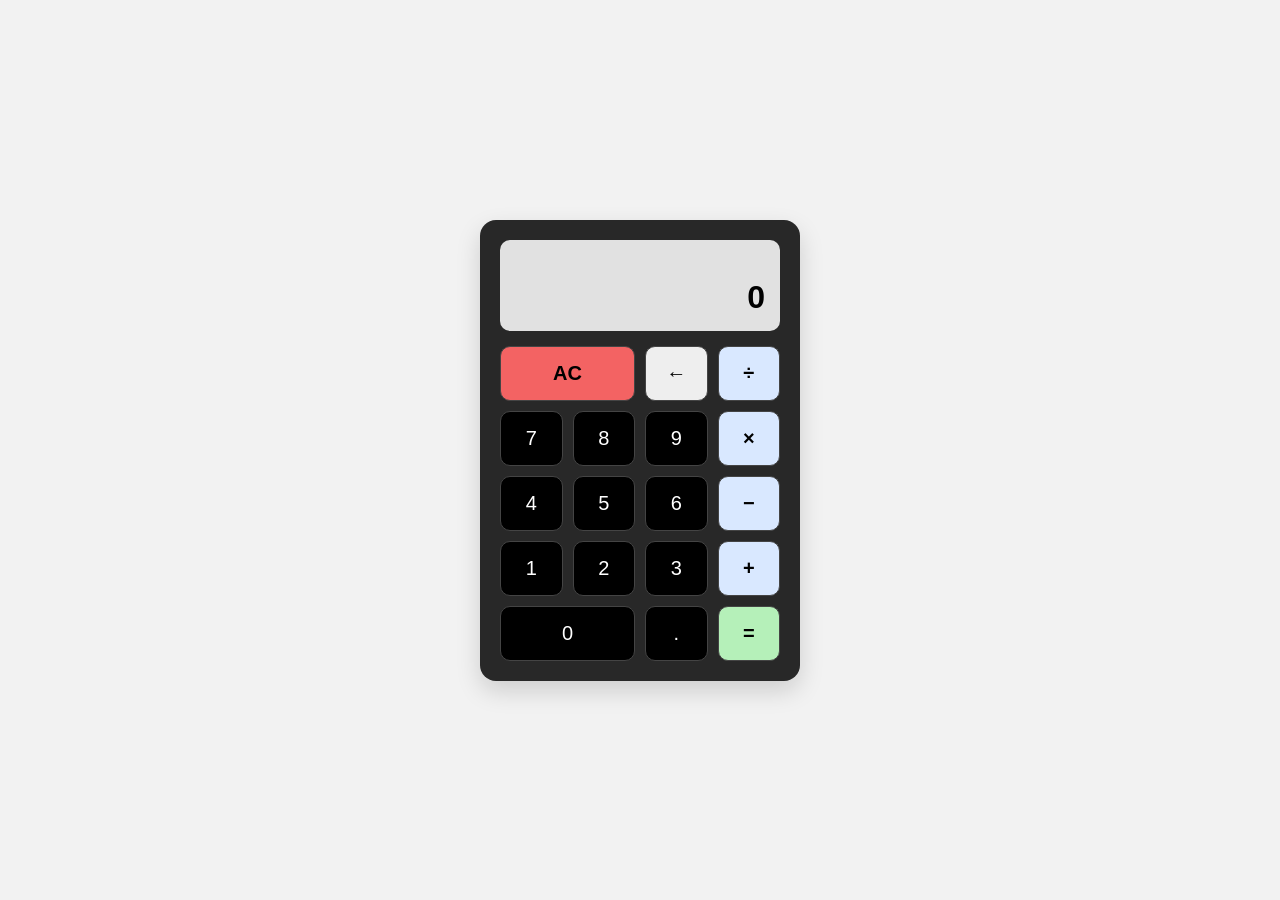
==== WebDev-L2-Calculator/index.html @ 253a9c9b "Add Calculator project" ====
<!DOCTYPE html>
<html lang="en">
<head>
    <meta charset="UTF-8">
    <meta name="viewport" content="width=device-width, initial-scale=1.0">
    <title>Calculator</title>
    <link rel="stylesheet" href="style.css">
</head>

<body>

    <main class="calculator">

        <div class="display">
            <div id="previous-number"></div>
            <div id="current-number">0</div>
        </div>

        <div class="buttons">

            <button id="clear" class="span-two">AC</button> 
            <button id="backspace">←</button>
            <button data-operator="/">÷</button>

            <button data-number="7">7</button>
            <button data-number="8">8</button>
            <button data-number="9">9</button>
            <button data-operator="*">×</button>

            <button data-number="4">4</button>
            <button data-number="5">5</button>
            <button data-number="6">6</button>
            <button data-operator="-">−</button>

            <button data-number="1">1</button>
            <button data-number="2">2</button>
            <button data-number="3">3</button>
            <button data-operator="+">+</button>

            <button data-number="0" class="span-two">0</button>
            <button id="decimal">.</button>
            <button id="equals">=</button>

        </div>
    </main>
    <script src="script.js"></script>

</body>
</html>
---- WebDev-L2-Calculator/style.css ----
* {
    box-sizing: border-box;
    margin: 0;
    padding: 0;
}

body {
    min-height: 100vh;
    display: flex;
    justify-content: center;
    align-items: center;
    font-family: Arial, sans-serif;
    background-color: #f2f2f2;
}

.calculator
{
    width: 320px;
    padding: 20px;
    border-radius: 16px;
    background-color: #282828;
    box-shadow: 0 10px 25px rgba(0, 0, 0, 0.15);
}



.display
{
    min-height: 90px;
    padding: 15px;
    margin-bottom: 15px;
    display: flex;
    flex-direction: column;
    justify-content: flex-end;
    align-items: flex-end;
    border-radius: 10px;
    background-color: #e1e1e1;
    overflow: hidden;
}

#previous-number
{
    min-height: 24px;
    font-size: 16px;
    color: #535353;
}

#current-number
{
    font-size: 32px;
    font-weight: bold;
}










.buttons
{
    display: grid;
    grid-template-columns: repeat(4, 1fr);       /* 4 equal width columns */
    gap: 10px;
}
button
{
    min-height: 55px;
    border: 1px solid #444;
    border-radius: 10px;
    font-size: 20px;
    cursor: pointer;
    background-color: #000000;
    color: #ffffff;
}

button:hover
{
    background-color: #5f5f5f;
}

button:active
{
    transform: scale(0.90);   /* Slightly shrink the button when clicked */
}

.span-two
{
    grid-column: span 2;
}





/* Button Styles */

button[data-operator] 
{
    background-color: #d9e8ff;
    font-weight: bold;
    color: #000000;
}

#clear
{
    background-color: #f36363;
    font-weight: bold;
    color: #000000;
}

#equals
{
    background-color: #b5f0b9;
    font-weight: bold;
    color: #000000;
}

#backspace 
{
    background-color: #eeeeee;
    font-weight: bold;
    color: #000000;
}






/* Responsive Design */
@media (max-width: 400px)
{
    .calculator 
    {
        width: 90%;
        padding: 15px;
    }

    button 
    {
        min-height: 50px;
    }
}
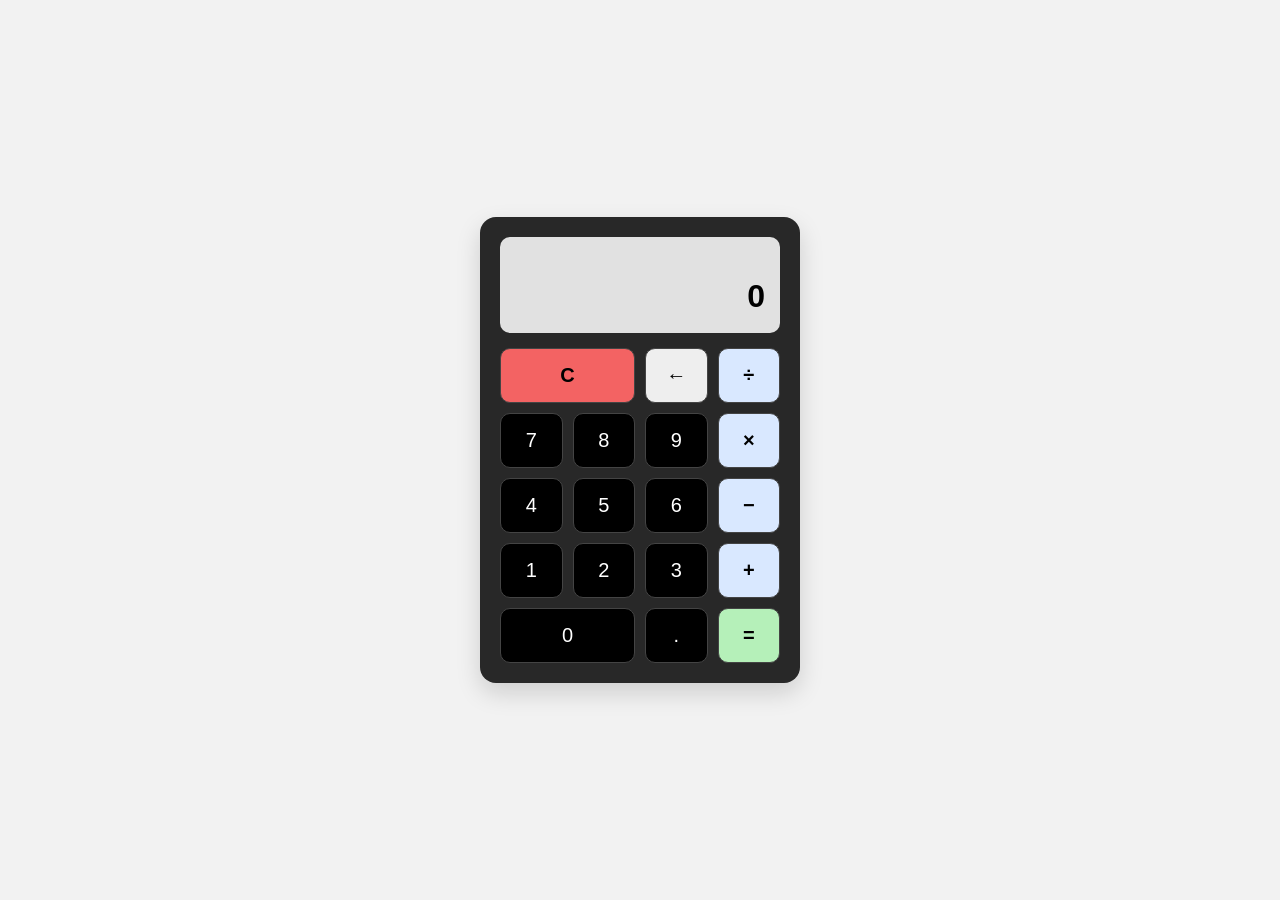
==== commit 4f9f6c00: "Improve calculator functionality" ====
--- a/WebDev-L2-Calculator/index.html
+++ b/WebDev-L2-Calculator/index.html
@@ -12,14 +12,14 @@
     <main class="calculator">
 
         <div class="display">
-            <div id="previous-number"></div>
-            <div id="current-number">0</div>
+            <div id="previous-number" aria-live="polite"></div>
+            <div id="current-number" aria-live="polite" aria-atomic="true">0</div>
         </div>
 
         <div class="buttons">
 
-            <button id="clear" class="span-two">AC</button> 
-            <button id="backspace">←</button>
+            <button id="clear" class="span-two">C</button> 
+            <button id="backspace" aria-label="Backspace">←</button>
             <button data-operator="/">÷</button>
 
             <button data-number="7">7</button>
--- a/WebDev-L2-Calculator/style.css
+++ b/WebDev-L2-Calculator/style.css
@@ -7,6 +7,7 @@
 body {
     min-height: 100vh;
     display: flex;
+    padding: 16px;
     justify-content: center;
     align-items: center;
     font-family: Arial, sans-serif;
@@ -16,6 +17,7 @@
 .calculator
 {
     width: 320px;
+    max-width: 100%;
     padding: 20px;
     border-radius: 16px;
     background-color: #282828;
@@ -26,6 +28,8 @@
 
 .display
 {
+    width: 100%;
+    min-width: 0;
     min-height: 90px;
     padding: 15px;
     margin-bottom: 15px;
@@ -45,13 +49,19 @@
     color: #535353;
 }
 
-#current-number
-{
-    font-size: 32px;
-    font-weight: bold;
+
+#current-number {
+max-width: 100%;
+min-width: 0;
+font-weight: bold;
+overflow-wrap: anywhere;
+font-size: clamp(1.4rem, 6vw, 2rem);
+line-height: 1.3;
 }
 
-
+#current-number.error-message {
+font-size: 20px !important;
+}
 
 
 
@@ -66,6 +76,7 @@
     grid-template-columns: repeat(4, 1fr);       /* 4 equal width columns */
     gap: 10px;
 }
+
 button
 {
     min-height: 55px;
@@ -92,6 +103,12 @@
     grid-column: span 2;
 }
 
+button:focus-visible {
+    outline: 3px solid #4c9ffe;
+    outline-offset: 3px;
+    position: relative;
+    z-index: 1;
+}
 
 
 
@@ -130,7 +147,6 @@
 
 
 
-
 /* Responsive Design */
 @media (max-width: 400px)
 {
@@ -144,4 +160,10 @@
     {
         min-height: 50px;
     }
+}
+
+@media (prefers-reduced-motion: reduce) {
+    button:active {
+        transform: none;
+    }
 }
